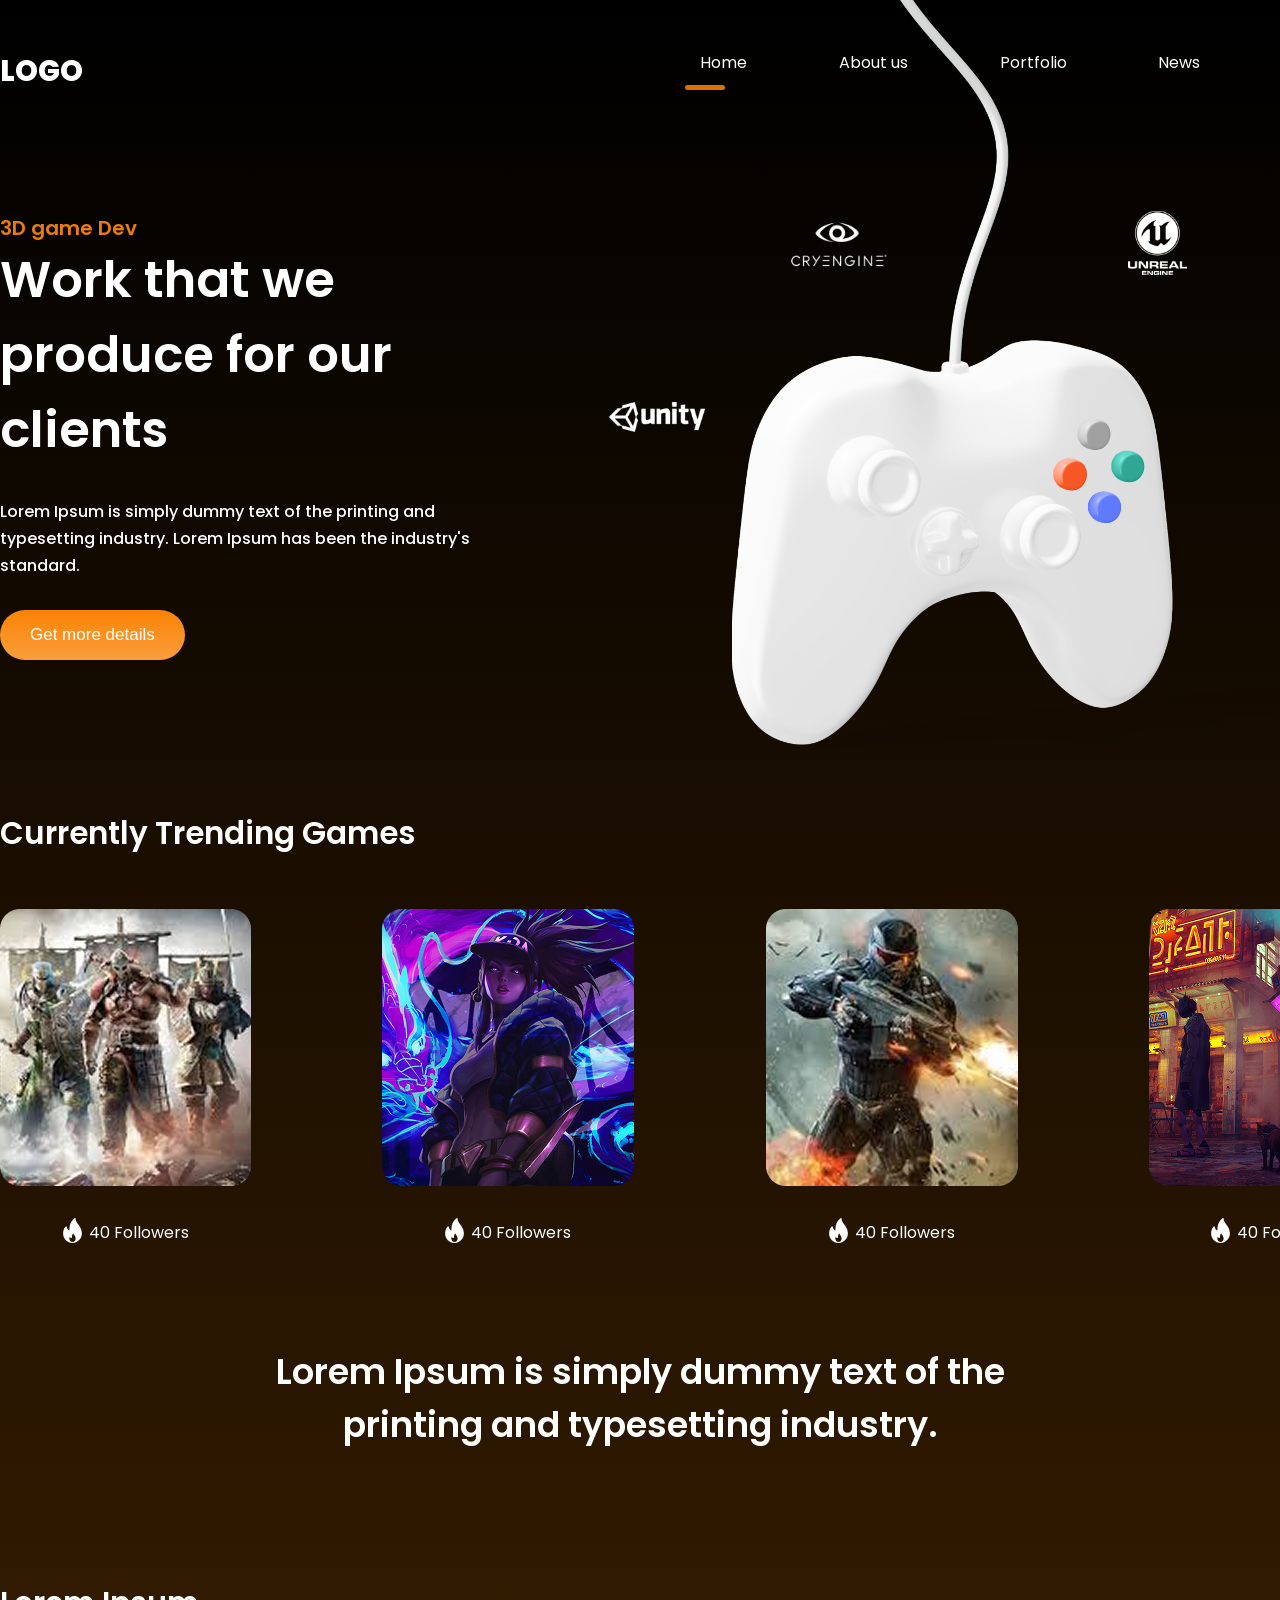
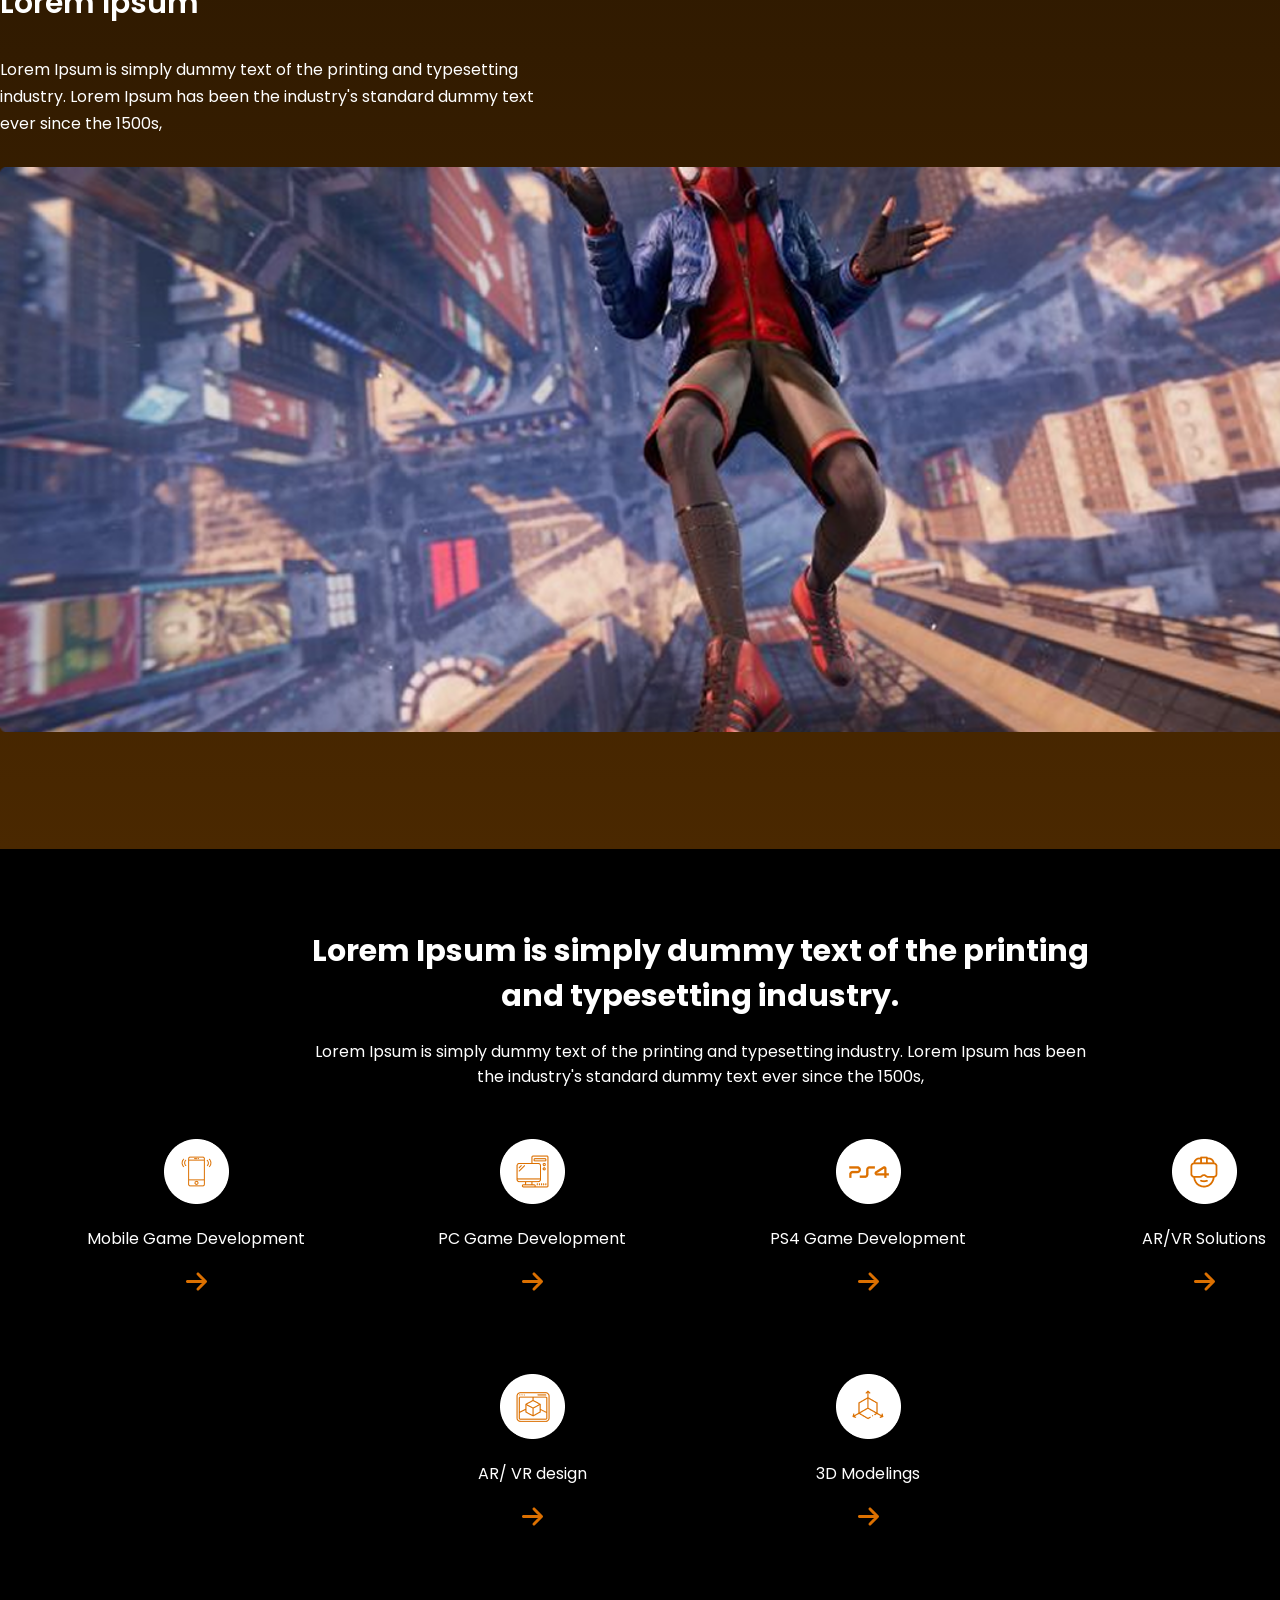
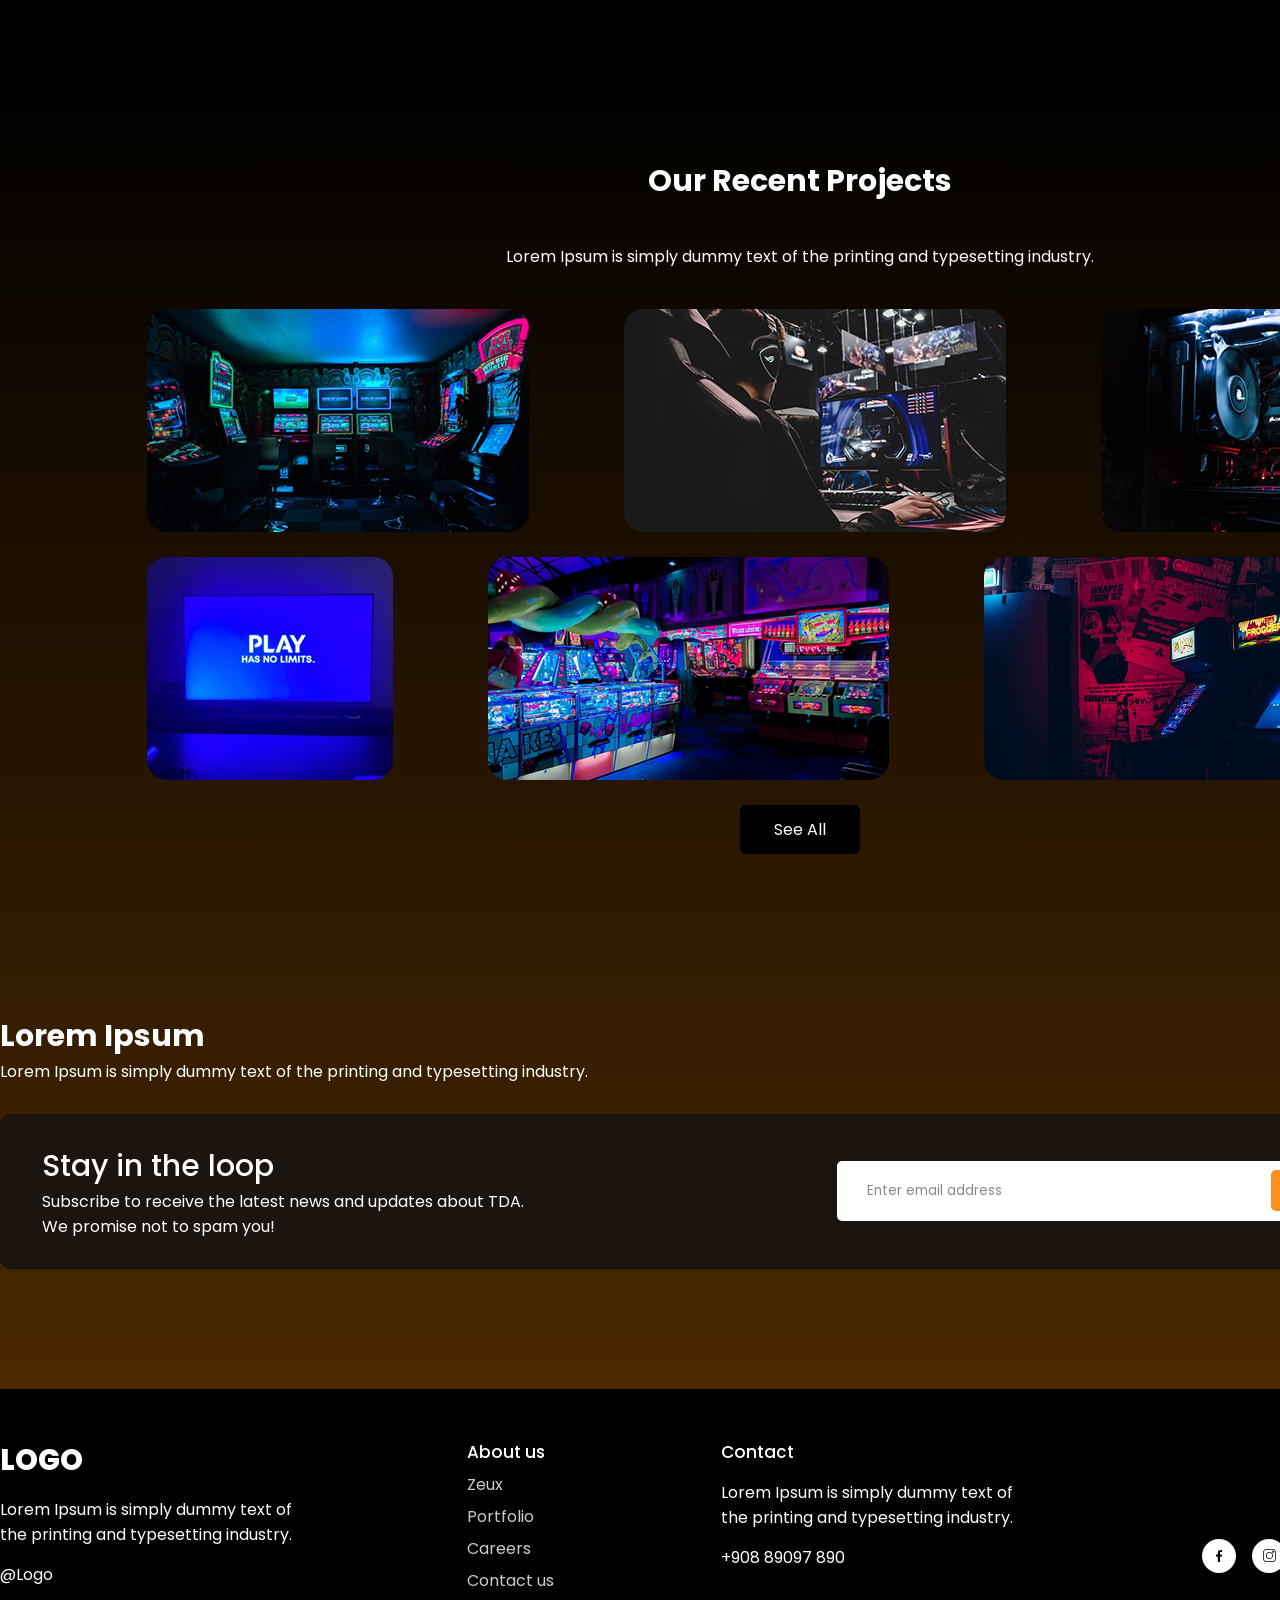
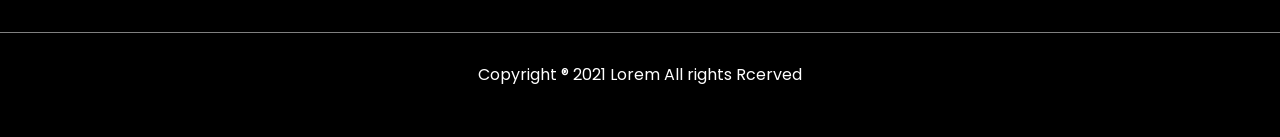
==== index.html @ f14ccd85 "Initial commit: static gaming website" ====
<!DOCTYPE html>
<html lang="en">
<head>
    <meta charset="UTF-8">
    <meta name="viewport" content="width=device-width, initial-scale=1.0">
    <title>Gaming Website</title>
    <link rel="stylesheet" href="css/main.css">
    <link rel="icon" type="image" href="img/favicon.png">
</head>
<body>
    <div class="wrapper">
        <header class="container">
        <span class="logo">Logo</span>
        <nav>
            <ul>
                <li class="active"><a href="index.html">Home</a></li>
                <li><a href="about.html">About us</a></li>
                <li><a href="#">Portfolio</a></li>
                <li><a href="#">News</a></li>
                <li class="btn"><a href="contacts.html">Contacts</a></li>
            </ul>
        </nav>
        </header>

        <div class="hero container">
        <div class="hero--info">
            <h2>3D game Dev</h2>
            <h1>Work that we produce for our clients</h1>
            <p>Lorem Ipsum is simply dummy text of the printing and typesetting industry. Lorem Ipsum has been the industry's standard.</p>
            <button class="btn">Get more details</button>
        </div>
        <img src="img/joystick.svg" alt="Joystick">
        </div>

        <div class="container trending">
            <a href="#" class="see--all">See All</a>
            <h3>Currently Trending Games</h3>
            <div class="games">
                <div class="block">
                    <img src="img/game1.png" alt="First Game">
                    <span><img src="img/fire.svg" alt="Fire Icon">40 Followers</span>
                </div>
                <div class="block">
                    <img src="img/game2.png" alt="First Game">
                    <span><img src="img/fire.svg" alt="Fire Icon">40 Followers</span>
                </div>
                <div class="block">
                    <img src="img/game3.png" alt="First Game">
                    <span><img src="img/fire.svg" alt="Fire Icon">40 Followers</span>
                </div>
                <div class="block">
                    <img src="img/game4.png" alt="First Game">
                    <span><img src="img/fire.svg" alt="Fire Icon">40 Followers</span>
                </div>
            </div>
        </div>

        <div class="container big--text">Lorem Ipsum is simply dummy text of the printing and typesetting industry.</div>

        <div class="container banner">
            <h3>Lorem Ipsum</h3>
            <p>Lorem Ipsum is simply dummy text of the printing and typesetting industry. Lorem Ipsum has been the industry's standard dummy text ever since the 1500s,</p>
            <img src="img/banner.png" alt="Banner">
        </div>
    </div>

    <div class="features">
        <div class="container">
            <h3>Lorem Ipsum is simply dummy text of the printing and typesetting industry.</h3>
            <p>Lorem Ipsum is simply dummy text of the printing and typesetting industry. Lorem Ipsum has been the industry's standard dummy text ever since the 1500s,</p>
            <div class="info">
                <div class="block">
                    <img src="img/picture1.png" alt="Picture 1">
                    <p>Mobile Game Development</p>
                    <img src="img/arrow.svg" alt="Arrow">
                </div>
                <div class="block">
                    <img src="img/picture2.png" alt="Picture 2">
                    <p>PC Game Development</p>
                    <img src="img/arrow.svg" alt="Arrow">
                </div>
                <div class="block">
                    <img src="img/picture3.png" alt="Picture 3">
                    <p>PS4 Game Development</p>
                    <img src="img/arrow.svg" alt="Arrow">
                </div>
                <div class="block">
                    <img src="img/picture4.png" alt="Picture 4">
                    <p>AR/VR Solutions</p>
                    <img src="img/arrow.svg" alt="Arrow">
                </div>
                <div class="block">
                    <img src="img/picture5.png" alt="Picture 5">
                    <p>AR/ VR design</p>
                    <img src="img/arrow.svg" alt="Arrow">
                </div>
                <div class="block">
                    <img src="img/picture6.png" alt="Picture 6">
                    <p>3D Modelings</p>
                    <img src="img/arrow.svg" alt="Arrow">
                </div>
            </div>
        </div>
    </div>

    <div class="wrapper">
        <div class="container projects">
            <h3>Our Recent Projects</h3>
            <p>Lorem Ipsum is simply dummy text of the printing and typesetting industry. </p>
            <div class="images">
                <img src="img/project1.png" alt="Project 1">
                <img src="img/project2.png" alt="Project 2">
                <img src="img/project3.png" alt="Project 3">
            </div>
            <div class="images">
                <img src="img/project4.png" alt="Project 4">
                <img src="img/project5.png" alt="Project 5">
                <img src="img/project6.png" alt="Project 6">
            </div>
            <a href=""class="see--all">See All</a>
        </div>
        <div class="container email">
            <h3>Lorem Ipsum</h3>
            <p>Lorem Ipsum is simply dummy text of the printing and typesetting industry. </p>
            <div class="block">
                <div>
                  <h4>Stay in the loop</h4>
                  <p>Subscribe to receive the latest news and updates about TDA. We promise not to spam you! </p>
                </div>
                <div>
                   <input type="email" id="emailField" placeholder="Enter email address">
                   <button onclick="checkEmail()">Continue</button>
                </div>
            </div>
        </div>
    </div>

    <footer>
        <div class="blocks container">
            <div>
                <span class="logo">Logo</span>
                <p>Lorem Ipsum is simply dummy text of the printing and typesetting industry. </p>
                <p>@Logo</p>
            </div>
            <div>
                <h4>About us</h4>
                <ul>
                    <li>Zeux</li>
                    <li>Portfolio</li>
                    <li>Careers</li>
                    <li>Contact us</li>
                </ul>
            </div>
            <div>
                <h4>Contact</h4>
                <p>Lorem Ipsum is simply dummy text of the printing and typesetting industry. </p>
                <p>+908 89097 890</p>
            </div>
            <div>
                <img src="img/icons.svg" alt="Icons">
            </div>
        </div>
        <hr>
        <p>Copyright ® 2021 Lorem All rights Rcerved</p>
    </footer>

    <script>
            function checkEmail() {
                let email = document.querySelector('#emailField').value;
                if(!email.includes('@')) alert('Your email needs @');
                else if(!email.includes('.')) alert('Your email needs .')
                else alert('All good!');
            }
        </script>
</body>
</html>
---- css/main.css ----
@import url('https://fonts.googleapis.com/css2?family=Poppins:ital,wght@0,400;0,500;0,700;0,800;1,800&display=swap');

* {
    margin: 0;
    padding: 0;
}

/* Main Page */

body {
    font-family: "Poppins", sans-serif;
    font-weight: 400;
    color: white;
    font-size: 16px;
    background: black;
}

a {
    text-decoration: none;
}

img {
    max-width: 100%;
}

.wrapper {
    background: linear-gradient(180deg,rgba(0, 0, 0, 1) 0%, rgba(74, 40, 0, 1) 100%);
    width: 100%;
    overflow-x: hidden;
}

.container {
    width: 1400px;
    margin: 0 auto;
}

header {
    padding: 50px 0;
}

header .logo, footer .blocks .logo {   
    text-transform: uppercase;
    font-size: 29px;
    font-weight: 800;
}   

header nav {
    float: right;
    width: 50%;
}

header nav ul {
    list-style: none;
    display: flex;
    justify-content: space-between;
    z-index: 2;
    position: relative;
}

header nav ul li {
    display: inline-block;
}

header nav ul li a {
    color: white;
}

header nav ul li.active::after {
    content: '';
    display: block;
    width: 40px;
    height: 5px;
    background: #DC7000;
    border-radius: 10px;
    position: relative;
    top: 10px;
    left: -15px;
}

header nav ul li:not(.active):not(.btn) a:hover {
    border-bottom: 5px solid #DC7000;
}

header nav ul li.btn a, .email .block button {
    background: #FA9021;
    padding: 9px 17px;
    border-radius: 5px;
    transition: all 500ms ease;
}

header nav ul li.btn a:hover, .email .block button:hover {
    background: #502a01;
}

.hero {
    padding-bottom: 100px;
    position: relative;
    z-index: 1;
}

.hero--info {
    width: 530px;
    padding-top: 70px;
}

.hero--info h2 {
    color: #E87D0E;
    font-size: 20px;
    font-weight: 600;
}

.hero--info h1 {
    font-size: 50px;
    font-weight: 600;
}

.hero--info p {
    font-weight: 500;
    line-height: 170%;
    margin: 30px 0;
}

.hero--info .btn, .hero-about .info .btn {
    background: linear-gradient(180deg,rgba(250, 131, 5, 1) 0%, rgba(251, 158, 60, 1) 100%);
    color: white;
    border-radius: 50px;
    padding: 15px 30px;
    border: 0;
    transition: all 500ms ease;
    font-size: 17px;
}

.hero--info .btn:hover, .hero-about .info .btn:hover {
    cursor: pointer;
    transform: scale(1.1);
}

.hero img {
    position: absolute;
    top: -150px;
    right: 0px;
}

/* Game Section */

.trending {
    padding-top: 50px;
}

.trending h3 {
    font-weight: 600;
    font-size: 31px;
}


.trending .see--all, .projects .see--all {
    color: white;
    background: #000000;
    border-radius: 5px; 
    padding: 12px 30px;
    float: right;
    display: block;
    transition: all 500ms ease;
}

.trending .see--all:hover, .projects .see--all:hover {
    transform: scale(1.1)
}

.trending .games {
    display: flex;
    justify-content: space-between;
    width: 100%;
    padding: 50px 0;
}

.trending .games span {
    display: block;
    text-align: center;
    margin-top: 20px;
}

.trending .games span img {
    position: relative;
    top: 5px;
    margin-right: 7px;
}

.big--text {
    padding: 50px 0;
    font-size: 35px;
    font-weight: 600;
    text-align: center;
    width: 800px;
}

.banner {
    padding: 80px 0;
}

.banner h3 {
    font-size: 30px;
    font-weight: 600;
    margin-bottom: 30px;
}

.banner p {
    line-height: 170%;
    margin-bottom: 30px;
    width: 550px;
}

.banner img {
    width: 100%;
    margin-bottom: 30px;
}

.features {
    background: url(../img/features-background.png) no-repeat center center fixed;
    background-size: cover ;
    padding: 80px 0;
}

.features h3, .features p {
    margin-bottom: 20px;
    text-align: center;
    max-width: 800px;
    margin-left: auto;
    margin-right: auto;

}

.features h3 {
    font-size: 30px;
}

.features .info {
    display: flex;
    justify-content: center;
    flex-wrap: wrap;
}

.features .info .block {
    text-align: center;
    width: 20%;
    margin: 30px 2%;
}

.features .info .block img {
    margin-bottom: 15px;
}

.projects {
    padding: 100px;
}

.projects h3 {
    font-size: 30px;
    text-align: center;
}

.projects p {
    margin: 40px 0;
    text-align: center;
}

.projects .images {
    display: flex;
    justify-content: space-around;
    margin-bottom: 25px;
}

.projects .see--all {
    float: none;
    width: 60px;
    text-align: center;
    margin: 0 auto;
}

.email {
    padding-bottom: 120px;
}

.email h3 {
    margin-top: 60px;
    font-size: 30px;
}

.email .block {
    background: #1C140F;
    margin-top: 30px;
    border-radius: 10px;
    padding: 30px 3%;
    width: 94%;
    display: flex;
    justify-content: space-between;
    align-items: center;
}

.email h4 {
    font-size: 30px;
    font-weight: 500;
}

.email .block p {
    width: 500px;
}

.email .block input {
    background: white;
    outline: none;
    border: 0;
    border-radius: 5px;
    width: 380px;
    font-family: "Poppins", sans-serif;
    font-weight: 400;
    padding: 20px 30px;
    position: relative;
    right: -100px;
    z-index: 1;
    padding-right: 120px;
}

.email .block input::placeholder {
    color: #898989;
}

.email .block button {
    cursor: pointer;
    border: 0;
    padding: 13px 17px;
    color: white;
    position: relative;
    z-index: 2;
}

.hero-about {
    position: relative;
}

.hero-about .info {
    width: 500px;
    padding: 250px 0 ;
}

.hero-about h1 {
    margin-bottom: 15px;
    font-size: 30px;

}

.hero-about .info .btn {
    margin-top: 20px;
}

.hero-about .info .btn img {
    margin-left: 20px ;
}

.hero-about .info p:first-of-type {
    margin-bottom: 50px;
    font-size: 16px
}

.hero-about .info p span {
    margin-left: 5px;
    color: #E47500;
}

.hero-about img {
    position: absolute;
    right: -40px;
    top:0
}

.work {
    padding: 80px 0;
}

.work h2 {
    font-size: 25px;
    margin-bottom: 80px;
}

.work .blocks {
    display: flex;
    justify-content: space-between;
}

.work .blocks .block {
    width: 25%;
    border-radius: 10px;
    padding: 50px 35px;
    background: #1C140F;
}

.work .blocks .block h3 {
    font-size: 20px;
    margin: 20px 0px;

}

.work .blocks .block .badge {
    border-radius: 7px;
    padding: 10px 20px;
}

.work .blocks .block .badge.purple {
    background: rgba(220, 0, 198, 0.11);
}

.work .blocks .block .badge.brown {
    background: rgba(220, 66, 0, 0.11);
}

.work .blocks .block .badge.green {
    background: rgba(0, 220, 141, 0.11);
}

.hero-contacts h1 {
    text-align: center;
    font-size: 33px;
    margin-top: 70px;
    margin-bottom: 30px;
}

.hero-contacts img {
    width: 70%;
    margin: 80px 15%;
}

.hero-contacts p {
    text-align: center;
}

.feedback {
    padding: 70px 0;
    background: rgba(28, 20, 15, 1);
}

.feedback h2 {
    text-align: center;
    font-weight: 500;
    font-size: 30px;
}

.feedback p {
    text-align: center;
    margin-top: 10px;
}

.feedback form {
    margin: 80px auto;
    width: 600px;
}

.feedback form .inline {
    display: flex;
    justify-content: space-between;
}

.feedback form .inline>div {
    width: 50%;
}

.feedback form label {
    color: #4F4F4F;
    font-size: 14px;
}

.feedback form input, .feedback form textarea {
    background: rgba(255, 255, 255, 0.07);
    border-radius: 10px;
    border: 0.6px solid rgba(206, 206, 206, 1);
    display: block;
    width: 87%;
    padding: 10px 15px;
    outline: none;
    color: white;
    margin-top: 7px;
    margin-bottom: 20px;
}

.feedback form .one-line {
    width: 93%;
}

.feedback form textarea {
    resize: none;
    height: 200px;
}

.feedback form button {
    background: #DC7000;
    border-radius: 5px;
    border: 0;
    float: right;
    cursor: pointer;
    color: white;
    padding: 15px 35px;
    transition: all 500ms ease;
}

.feedback form button:hover {
    background: red;
}

footer {
    background: black;
    padding: 50px 0;
}

footer .blocks {
    display: flex;
    justify-content: space-between;

}

footer .blocks p {
    width: 300px;
    margin: 15px 0;
}

footer .blocks h4 {
    font-weight: 500;
    font-size: 17px
}

footer .blocks ul {
    list-style: none;
}

footer .blocks ul li {
    margin-top: 7px;
    opacity: 0.8;
}

footer .blocks img {
    padding-top: 90px;
}

footer hr {
    margin: 30px 0;
    border: 0;
    height: 0.6px;
    background: grey;
}

footer > p {
    text-align: center;
}
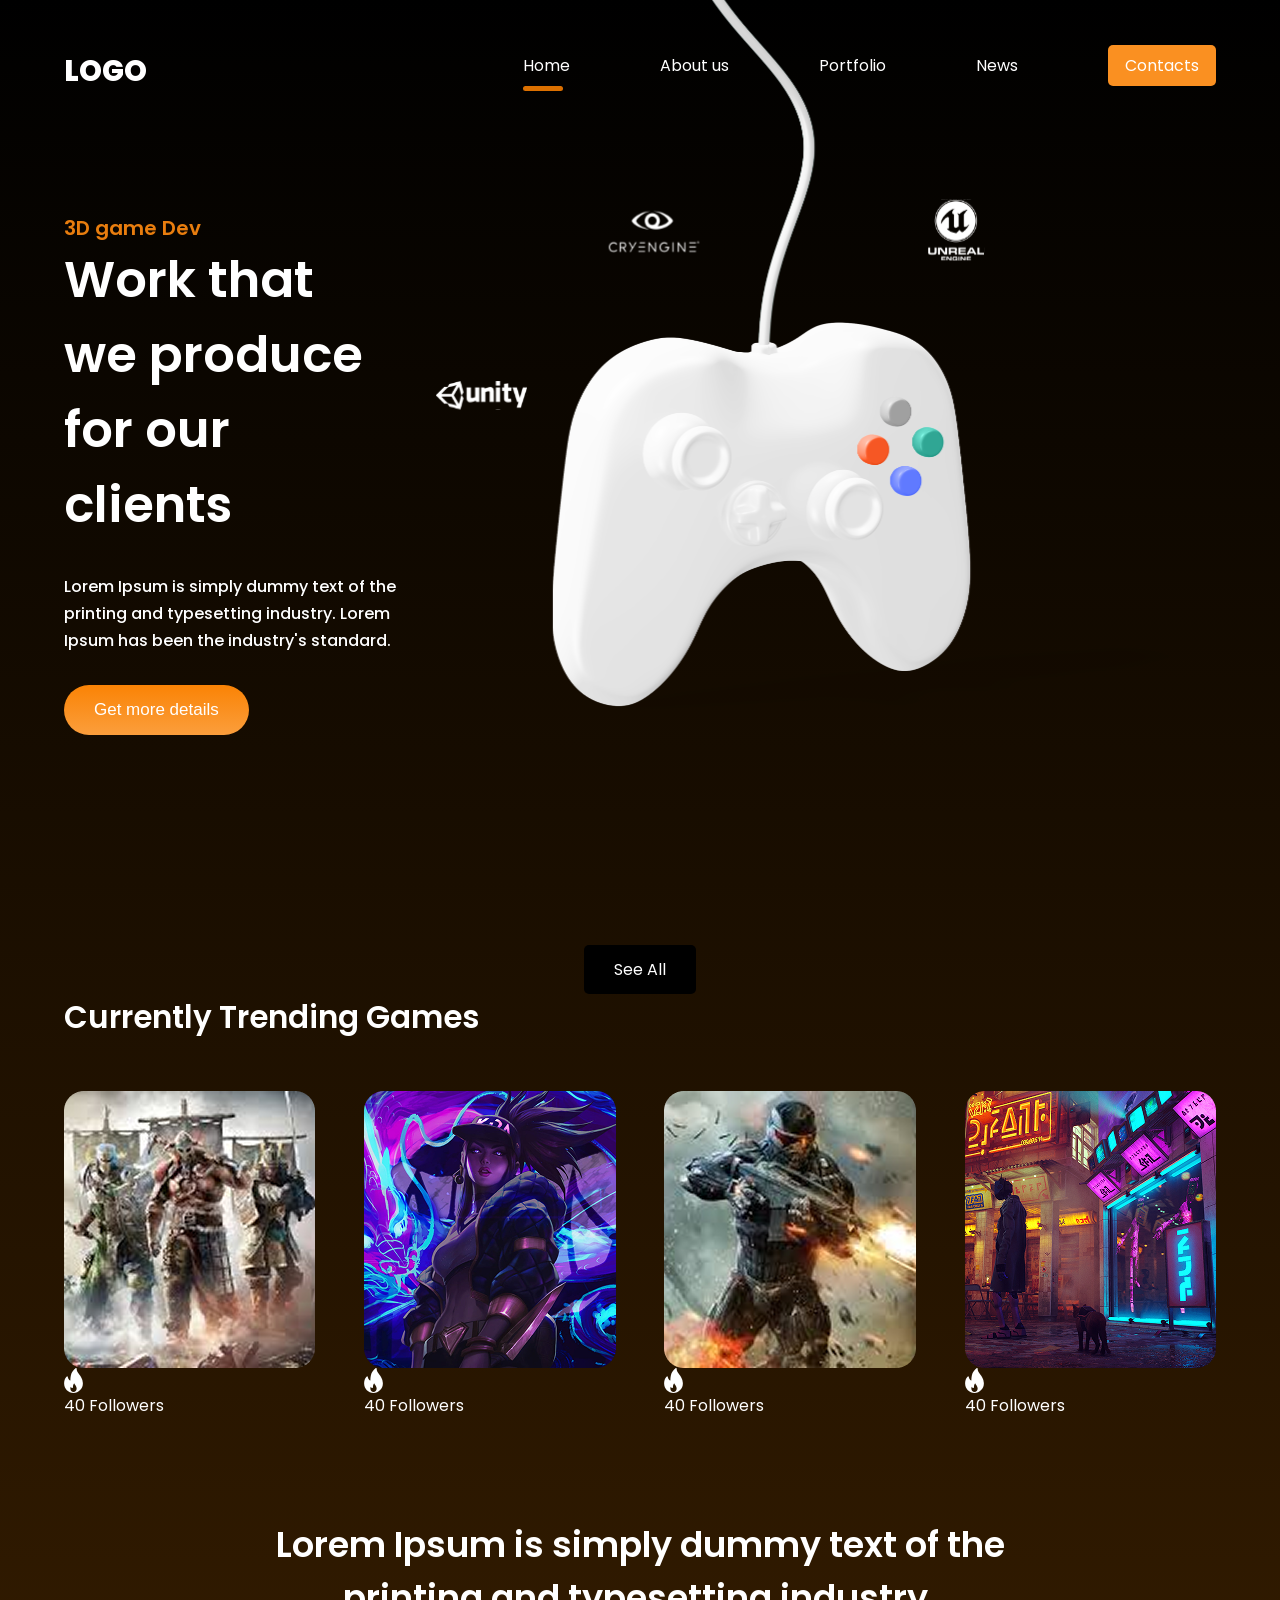
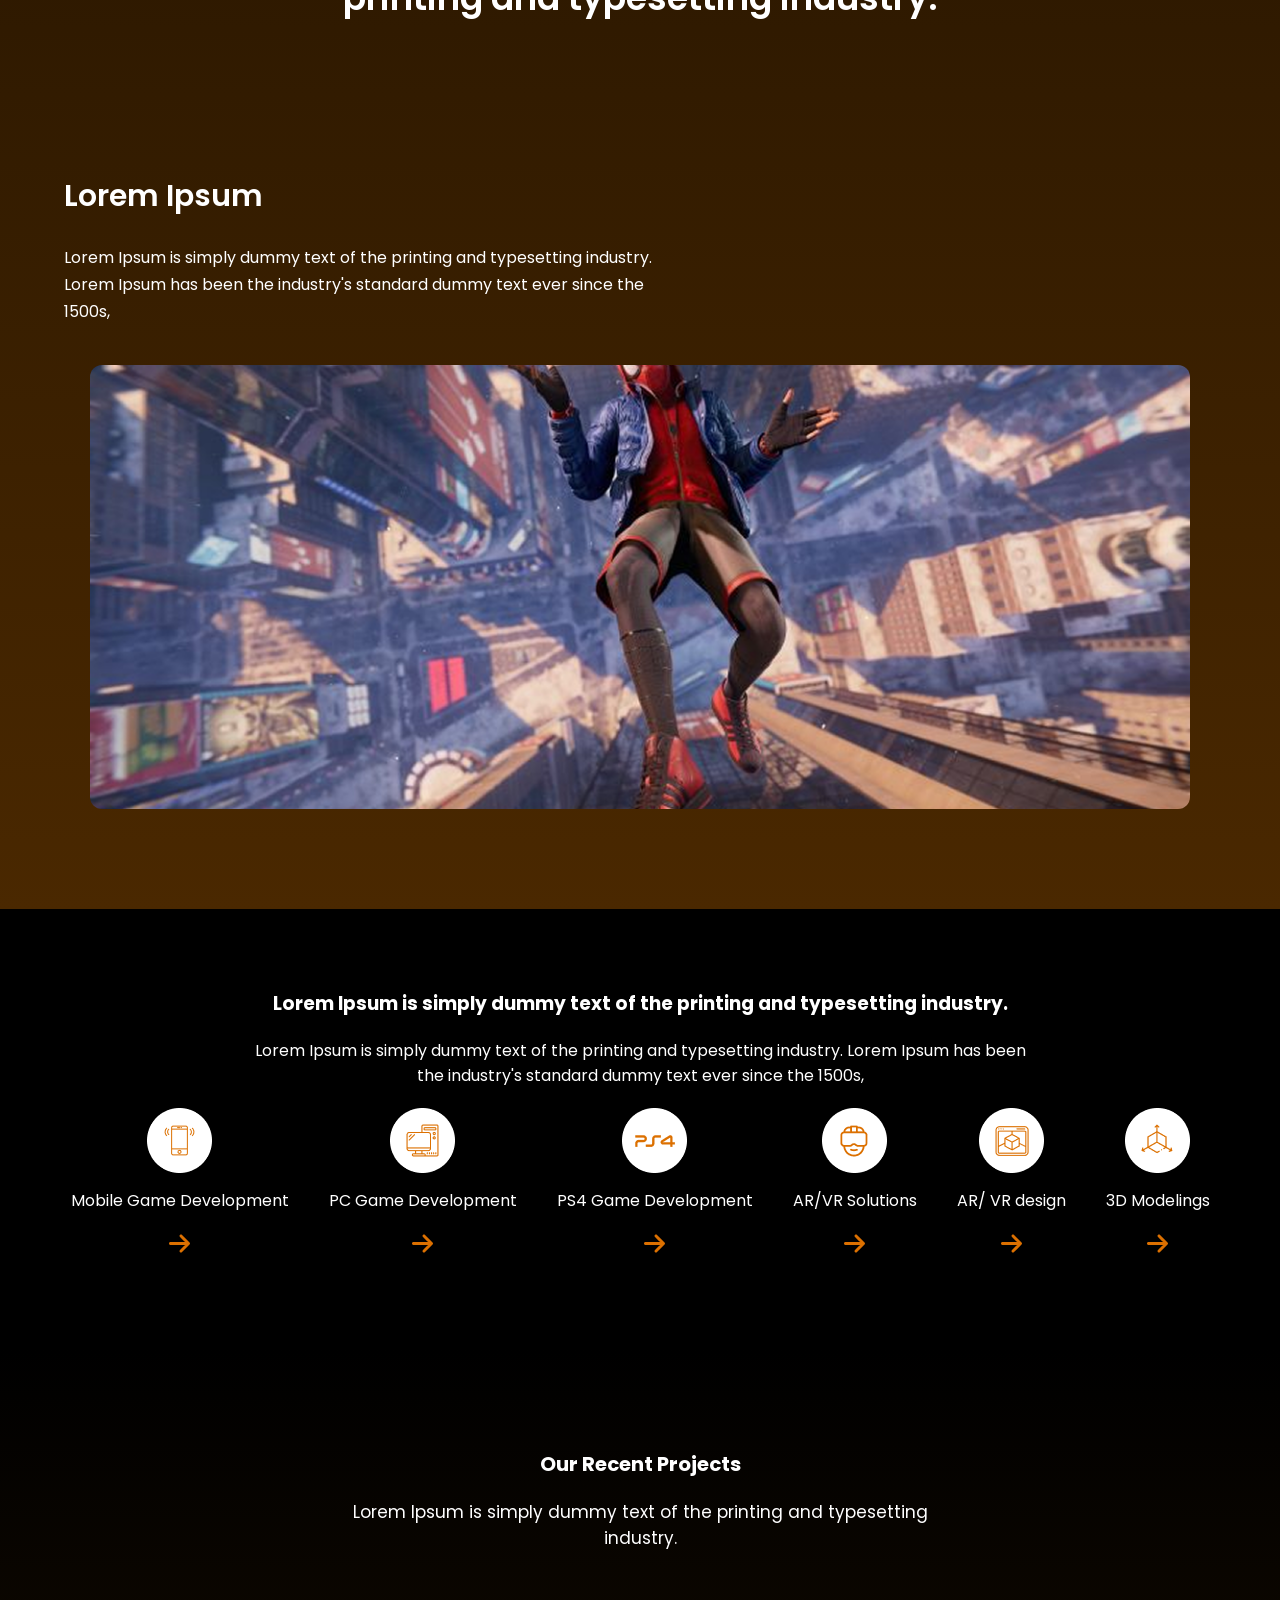
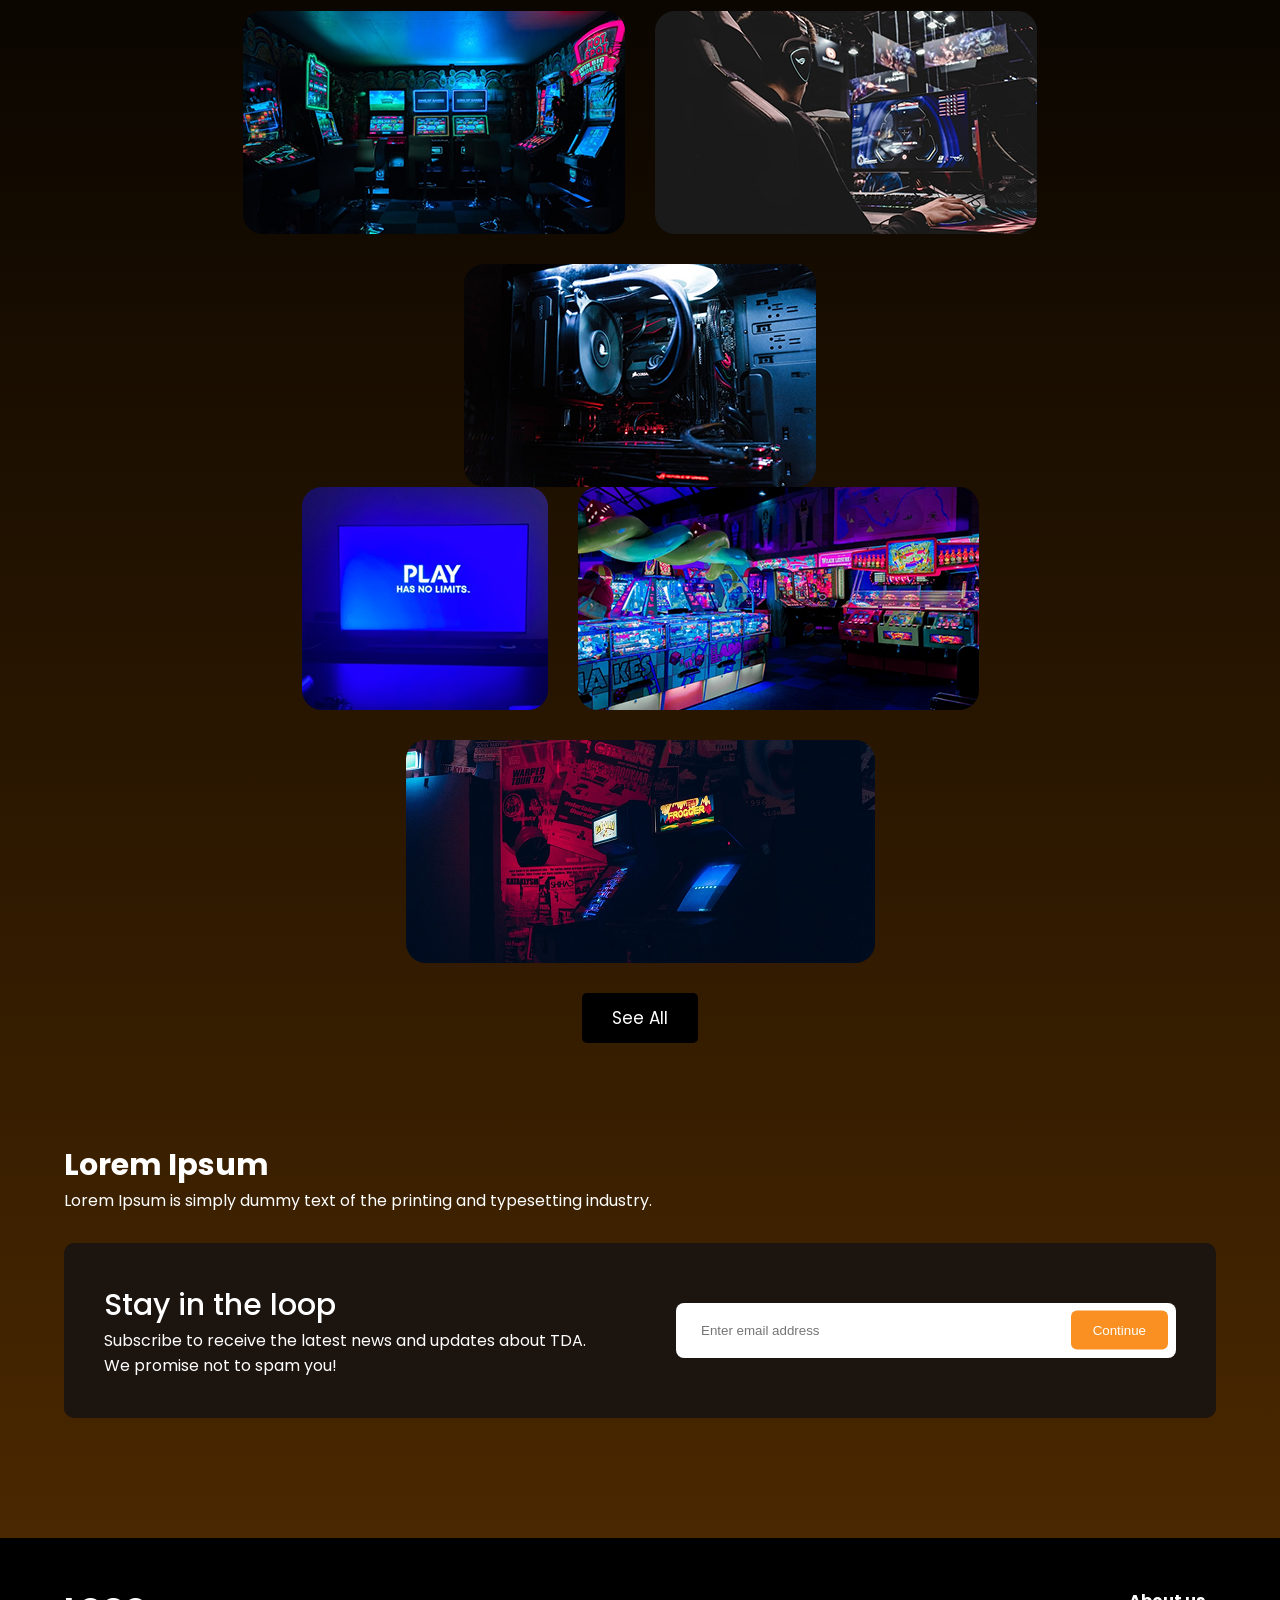
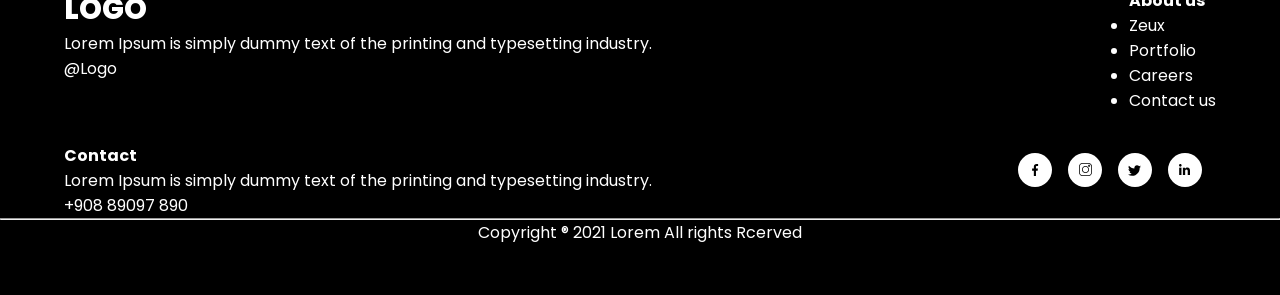
==== commit 2777e31d: "Adaptive design test" ====
--- a/index.html
+++ b/index.html
@@ -127,10 +127,10 @@
                   <h4>Stay in the loop</h4>
                   <p>Subscribe to receive the latest news and updates about TDA. We promise not to spam you! </p>
                 </div>
-                <div>
-                   <input type="email" id="emailField" placeholder="Enter email address">
-                   <button onclick="checkEmail()">Continue</button>
-                </div>
+                <form onsubmit="checkEmail(); return false;">
+                    <input type="email" id="emailField" placeholder="Enter email address">
+                    <button type="submit">Continue</button>
+                </form>
             </div>
         </div>
     </div>
--- a/css/main.css
+++ b/css/main.css
@@ -1,11 +1,12 @@
 @import url('https://fonts.googleapis.com/css2?family=Poppins:ital,wght@0,400;0,500;0,700;0,800;1,800&display=swap');
 
-* {
+*,
+*::before,
+*::after {
+    box-sizing: border-box;
     margin: 0;
     padding: 0;
 }
-
-/* Main Page */
 
 body {
     font-family: "Poppins", sans-serif;
@@ -21,44 +22,44 @@
 
 img {
     max-width: 100%;
+    display: block;
 }
 
 .wrapper {
-    background: linear-gradient(180deg,rgba(0, 0, 0, 1) 0%, rgba(74, 40, 0, 1) 100%);
+    background: linear-gradient(180deg, rgba(0, 0, 0, 1) 0%, rgba(74, 40, 0, 1) 100%);
     width: 100%;
     overflow-x: hidden;
 }
 
 .container {
-    width: 1400px;
+    max-width: 1400px;
+    width: 90%;
     margin: 0 auto;
 }
 
 header {
     padding: 50px 0;
-}
-
-header .logo, footer .blocks .logo {   
+    display: flex;
+    justify-content: space-between;
+    align-items: center;
+    z-index: 10;
+}
+
+header .logo,
+footer .blocks .logo {
     text-transform: uppercase;
     font-size: 29px;
     font-weight: 800;
-}   
+}
 
 header nav {
-    float: right;
-    width: 50%;
+    width: auto;
 }
 
 header nav ul {
     list-style: none;
     display: flex;
-    justify-content: space-between;
-    z-index: 2;
-    position: relative;
-}
-
-header nav ul li {
-    display: inline-block;
+    gap: 90px;
 }
 
 header nav ul li a {
@@ -72,34 +73,36 @@
     height: 5px;
     background: #DC7000;
     border-radius: 10px;
-    position: relative;
-    top: 10px;
-    left: -15px;
+    margin-top: 8px;
 }
 
 header nav ul li:not(.active):not(.btn) a:hover {
     border-bottom: 5px solid #DC7000;
 }
 
-header nav ul li.btn a, .email .block button {
+header nav ul li.btn a,
+.email .block button {
     background: #FA9021;
     padding: 9px 17px;
     border-radius: 5px;
-    transition: all 500ms ease;
-}
-
-header nav ul li.btn a:hover, .email .block button:hover {
+    transition: 0.3s;
+}
+
+header nav ul li.btn a:hover,
+.email .block button:hover {
     background: #502a01;
 }
 
 .hero {
-    padding-bottom: 100px;
-    position: relative;
     z-index: 1;
+    display: flex;
+    justify-content: space-between;
+    align-items: flex-start; 
+    gap: 40px;
 }
 
 .hero--info {
-    width: 530px;
+    max-width: 530px;
     padding-top: 70px;
 }
 
@@ -120,28 +123,30 @@
     margin: 30px 0;
 }
 
-.hero--info .btn, .hero-about .info .btn {
-    background: linear-gradient(180deg,rgba(250, 131, 5, 1) 0%, rgba(251, 158, 60, 1) 100%);
+.hero--info .btn,
+.hero-about .info .btn {
+    background: linear-gradient(180deg, rgba(250, 131, 5, 1) 0%, rgba(251, 158, 60, 1) 100%);
     color: white;
     border-radius: 50px;
     padding: 15px 30px;
     border: 0;
-    transition: all 500ms ease;
+    transition: 0.3s;
     font-size: 17px;
 }
 
-.hero--info .btn:hover, .hero-about .info .btn:hover {
-    cursor: pointer;
-    transform: scale(1.1);
+.hero--info .btn:hover,
+.hero-about .info .btn:hover {
+    transform: scale(1.05);
 }
 
 .hero img {
-    position: absolute;
-    top: -150px;
-    right: 0px;
-}
-
-/* Game Section */
+    align-self: flex-start;
+    margin-right: 30px;
+    max-width: 750px;
+    width: 100%;
+    transform: translateY(-150px);
+    pointer-events: none;
+}
 
 .trending {
     padding-top: 50px;
@@ -152,38 +157,30 @@
     font-size: 31px;
 }
 
-
-.trending .see--all, .projects .see--all {
+.trending .see--all,
+.projects .see--all {
+    display: block;
+    width: fit-content;
+    margin: 30px auto 0;
+    text-align: center;
+
     color: white;
-    background: #000000;
-    border-radius: 5px; 
+    background: #000;
+    border-radius: 5px;
     padding: 12px 30px;
-    float: right;
-    display: block;
-    transition: all 500ms ease;
-}
-
-.trending .see--all:hover, .projects .see--all:hover {
-    transform: scale(1.1)
+    transition: 0.3s;
+}
+
+.trending .see--all:hover,
+.projects .see--all:hover {
+    transform: scale(1.05);
 }
 
 .trending .games {
     display: flex;
     justify-content: space-between;
-    width: 100%;
     padding: 50px 0;
-}
-
-.trending .games span {
-    display: block;
-    text-align: center;
-    margin-top: 20px;
-}
-
-.trending .games span img {
-    position: relative;
-    top: 5px;
-    margin-right: 7px;
+    gap: 20px;
 }
 
 .big--text {
@@ -191,90 +188,91 @@
     font-size: 35px;
     font-weight: 600;
     text-align: center;
-    width: 800px;
+    max-width: 800px;
+    margin: 0 auto;
 }
 
 .banner {
-    padding: 80px 0;
+    padding: 100px 0;     
 }
 
 .banner h3 {
     font-size: 30px;
     font-weight: 600;
-    margin-bottom: 30px;
+    margin-bottom: 25px;
 }
 
 .banner p {
+    max-width: 600px;      
     line-height: 170%;
-    margin-bottom: 30px;
-    width: 550px;
+    margin-bottom: 40px;
 }
 
 .banner img {
     width: 100%;
-    margin-bottom: 30px;
+    max-width: 1100px;     
+    border-radius: 12px;
+    display: block;
+    margin: 40px auto 0;
 }
 
 .features {
     background: url(../img/features-background.png) no-repeat center center fixed;
-    background-size: cover ;
+    background-size: cover;
     padding: 80px 0;
 }
 
-.features h3, .features p {
-    margin-bottom: 20px;
+.features h3,
+.features p {
     text-align: center;
     max-width: 800px;
-    margin-left: auto;
-    margin-right: auto;
-
-}
-
-.features h3 {
-    font-size: 30px;
+    margin: 0 auto 20px;
 }
 
 .features .info {
     display: flex;
+    flex-wrap: wrap;
     justify-content: center;
-    flex-wrap: wrap;
+    gap: 40px;
 }
 
 .features .info .block {
-    text-align: center;
-    width: 20%;
-    margin: 30px 2%;
+    display: flex;
+    flex-direction: column;
+    align-items: center;
+    text-align: center;
 }
 
 .features .info .block img {
     margin-bottom: 15px;
 }
 
+.features .info .block .arrow {
+    margin-top: 15px;
+}
+
 .projects {
-    padding: 100px;
-}
-
-.projects h3 {
-    font-size: 30px;
-    text-align: center;
+    font-size: 17px;
+    text-align: center;
+    margin: 100px auto;
 }
 
 .projects p {
-    margin: 40px 0;
-    text-align: center;
+    max-width: 600px;
+    margin: 20px auto 60px;
 }
 
 .projects .images {
     display: flex;
-    justify-content: space-around;
-    margin-bottom: 25px;
+    justify-content: center;
+    gap: 30px;
+    flex-wrap: wrap;
 }
 
 .projects .see--all {
-    float: none;
-    width: 60px;
-    text-align: center;
-    margin: 0 auto;
+    display: block;
+    width: fit-content;
+    margin: 30px auto 0;
 }
 
 .email {
@@ -290,11 +288,12 @@
     background: #1C140F;
     margin-top: 30px;
     border-radius: 10px;
-    padding: 30px 3%;
-    width: 94%;
+    padding: 40px;
     display: flex;
     justify-content: space-between;
     align-items: center;
+    gap: 40px;
+    flex-wrap: wrap;
 }
 
 .email h4 {
@@ -303,74 +302,202 @@
 }
 
 .email .block p {
-    width: 500px;
+    max-width: 500px;
+}
+
+.email .block form {
+    position: relative;
+    width: 100%;
+    max-width: 500px;
 }
 
 .email .block input {
-    background: white;
+    width: 100%;
+    padding: 20px 140px 20px 25px;
+    border-radius: 8px;
+    border: 0;
     outline: none;
+}
+
+.email .block button {
+    position: absolute;
+    right: 8px;
+    top: 50%;
+    transform: translateY(-50%);
+    padding: 12px 22px;
+    border-radius: 6px;
     border: 0;
-    border-radius: 5px;
-    width: 380px;
-    font-family: "Poppins", sans-serif;
-    font-weight: 400;
-    padding: 20px 30px;
-    position: relative;
-    right: -100px;
-    z-index: 1;
-    padding-right: 120px;
-}
-
-.email .block input::placeholder {
-    color: #898989;
-}
-
-.email .block button {
     cursor: pointer;
-    border: 0;
-    padding: 13px 17px;
+    background: #FA9021;  
     color: white;
-    position: relative;
-    z-index: 2;
+    z-index: 2;           
+}
+
+.work {
+    padding: 80px 0;
+}
+
+.work .blocks {
+    display: flex;
+    gap: 30px;
+    flex-wrap: wrap;
+    justify-content: center;
+}
+
+.work .blocks .block {
+    width: 280px;
+    border-radius: 10px;
+    padding: 40px 30px;
+    background: #1C140F;
+}
+
+.feedback {
+    padding: 70px 0;
+    background: rgba(28, 20, 15, 1);
+}
+
+.feedback form {
+    max-width: 600px;
+    width: 100%;
+    margin: 0 auto;
+}
+
+footer {
+    background: black;
+    padding: 50px 0;
+}
+
+footer .blocks {
+    display: flex;
+    flex-wrap: wrap;
+    justify-content: space-between;
+    gap: 30px;
+}
+
+footer > p {
+    text-align: center;
+}
+
+@media (max-width: 992px) {
+
+    header {
+        flex-direction: column;
+        gap: 20px;
+    }
+
+    header nav ul {
+        flex-direction: column;
+        align-items: center;
+    }
+
+    .hero {
+    flex-direction: column;   
+    align-items: center;
+    text-align: center;
+    }
+
+    .hero img {
+        align-self: center;      
+        margin: 150px auto 0;    
+        margin-right: 0;        
+        max-width: 280px;        
+        width: 100%;
+    }
+
+    .hero--info {
+        padding-top: 0;
+    }
+
+    .trending .games {
+        flex-direction: column;
+        align-items: center;
+    }
+
+    .features .info .block {
+        width: 100%;
+        max-width: 300px;
+    }
+
+    .email .block {
+        flex-direction: column;
+        text-align: center;
+    }
+
+    .work .blocks {
+        flex-direction: column;
+        align-items: center;
+    }
+
+    footer .blocks {
+        flex-direction: column;
+        align-items: center;
+        text-align: center;
+    }
+
+    .hero-about {
+    flex-direction: column;
+    text-align: center;
+    }
+
+    .hero-about img {
+    margin-top: 40px;
+    max-width: 300px;
+    }
+
+    .feedback form .inline {
+    flex-direction: column;
+    }
 }
 
 .hero-about {
-    position: relative;
+    display: flex;
+    justify-content: space-between;
+    align-items: center;
+    gap: 60px;
+    padding: 120px 0;
 }
 
 .hero-about .info {
-    width: 500px;
-    padding: 250px 0 ;
+    max-width: 500px;
 }
 
 .hero-about h1 {
-    margin-bottom: 15px;
-    font-size: 30px;
-
+    font-size: 40px;
+    margin: 20px 0;
+}
+
+.hero-about .info p:first-of-type {
+    margin-bottom: 30px;
+    font-size: 16px;
 }
 
 .hero-about .info .btn {
     margin-top: 20px;
-}
-
-.hero-about .info .btn img {
-    margin-left: 20px ;
-}
-
-.hero-about .info p:first-of-type {
-    margin-bottom: 50px;
-    font-size: 16px
-}
-
-.hero-about .info p span {
-    margin-left: 5px;
-    color: #E47500;
+    padding: 15px 30px;
+    font-size: 17px;
+    border-radius: 50px;
+    display: inline-block;
 }
 
 .hero-about img {
-    position: absolute;
-    right: -40px;
-    top:0
+    max-width: 600px;
+    width: 100%;
+}
+
+.hero-contacts {
+    padding: 120px 0;
+    text-align: center;
+}
+
+.hero-contacts h1 {
+    font-size: 40px;
+    margin-bottom: 20px;
+}
+
+.hero-contacts img {
+    max-width: 900px;
+    width: 100%;
+    margin: 60px auto 0;
 }
 
 .work {
@@ -385,10 +512,13 @@
 .work .blocks {
     display: flex;
     justify-content: space-between;
+    gap: 30px;
+    flex-wrap: wrap;
 }
 
 .work .blocks .block {
-    width: 25%;
+    flex: 1 1 30%;
+    min-width: 280px;
     border-radius: 10px;
     padding: 50px 35px;
     background: #1C140F;
@@ -396,11 +526,11 @@
 
 .work .blocks .block h3 {
     font-size: 20px;
-    margin: 20px 0px;
-
+    margin: 20px 0;
 }
 
 .work .blocks .block .badge {
+    display: inline-block;
     border-radius: 7px;
     padding: 10px 20px;
 }
@@ -415,22 +545,6 @@
 
 .work .blocks .block .badge.green {
     background: rgba(0, 220, 141, 0.11);
-}
-
-.hero-contacts h1 {
-    text-align: center;
-    font-size: 33px;
-    margin-top: 70px;
-    margin-bottom: 30px;
-}
-
-.hero-contacts img {
-    width: 70%;
-    margin: 80px 15%;
-}
-
-.hero-contacts p {
-    text-align: center;
 }
 
 .feedback {
@@ -450,17 +564,18 @@
 }
 
 .feedback form {
-    margin: 80px auto;
-    width: 600px;
+    max-width: 600px;
+    width: 100%;
+    margin: 60px auto 0;
 }
 
 .feedback form .inline {
     display: flex;
-    justify-content: space-between;
-}
-
-.feedback form .inline>div {
-    width: 50%;
+    gap: 20px;
+}
+
+.feedback form .inline > div {
+    flex: 1;
 }
 
 .feedback form label {
@@ -468,23 +583,19 @@
     font-size: 14px;
 }
 
-.feedback form input, .feedback form textarea {
+.feedback form input,
+.feedback form textarea {
     background: rgba(255, 255, 255, 0.07);
     border-radius: 10px;
     border: 0.6px solid rgba(206, 206, 206, 1);
-    display: block;
-    width: 87%;
-    padding: 10px 15px;
+    width: 100%;
+    padding: 12px 15px;
     outline: none;
     color: white;
     margin-top: 7px;
     margin-bottom: 20px;
 }
 
-.feedback form .one-line {
-    width: 93%;
-}
-
 .feedback form textarea {
     resize: none;
     height: 200px;
@@ -494,58 +605,12 @@
     background: #DC7000;
     border-radius: 5px;
     border: 0;
-    float: right;
     cursor: pointer;
     color: white;
     padding: 15px 35px;
-    transition: all 500ms ease;
+    transition: 0.3s;
 }
 
 .feedback form button:hover {
-    background: red;
-}
-
-footer {
-    background: black;
-    padding: 50px 0;
-}
-
-footer .blocks {
-    display: flex;
-    justify-content: space-between;
-
-}
-
-footer .blocks p {
-    width: 300px;
-    margin: 15px 0;
-}
-
-footer .blocks h4 {
-    font-weight: 500;
-    font-size: 17px
-}
-
-footer .blocks ul {
-    list-style: none;
-}
-
-footer .blocks ul li {
-    margin-top: 7px;
-    opacity: 0.8;
-}
-
-footer .blocks img {
-    padding-top: 90px;
-}
-
-footer hr {
-    margin: 30px 0;
-    border: 0;
-    height: 0.6px;
-    background: grey;
-}
-
-footer > p {
-    text-align: center;
-}
+    background: #a94e00;
+}
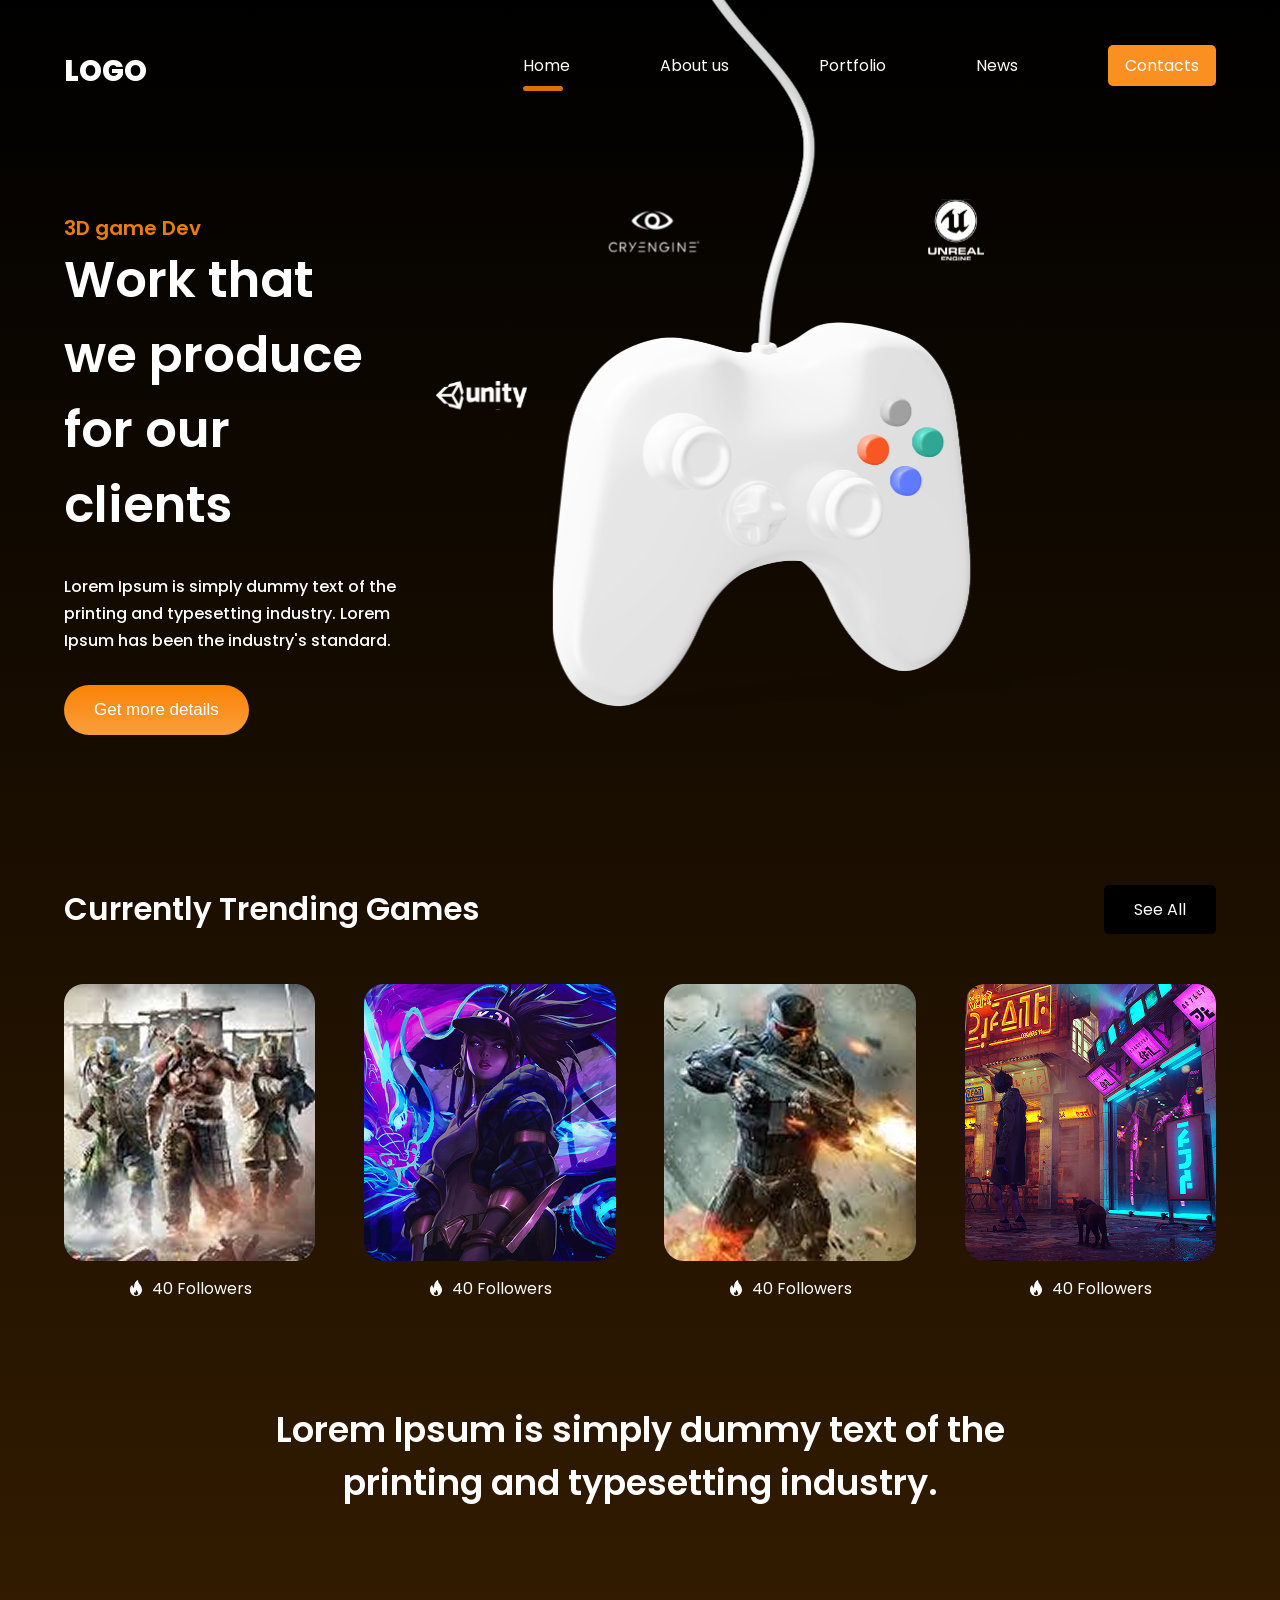
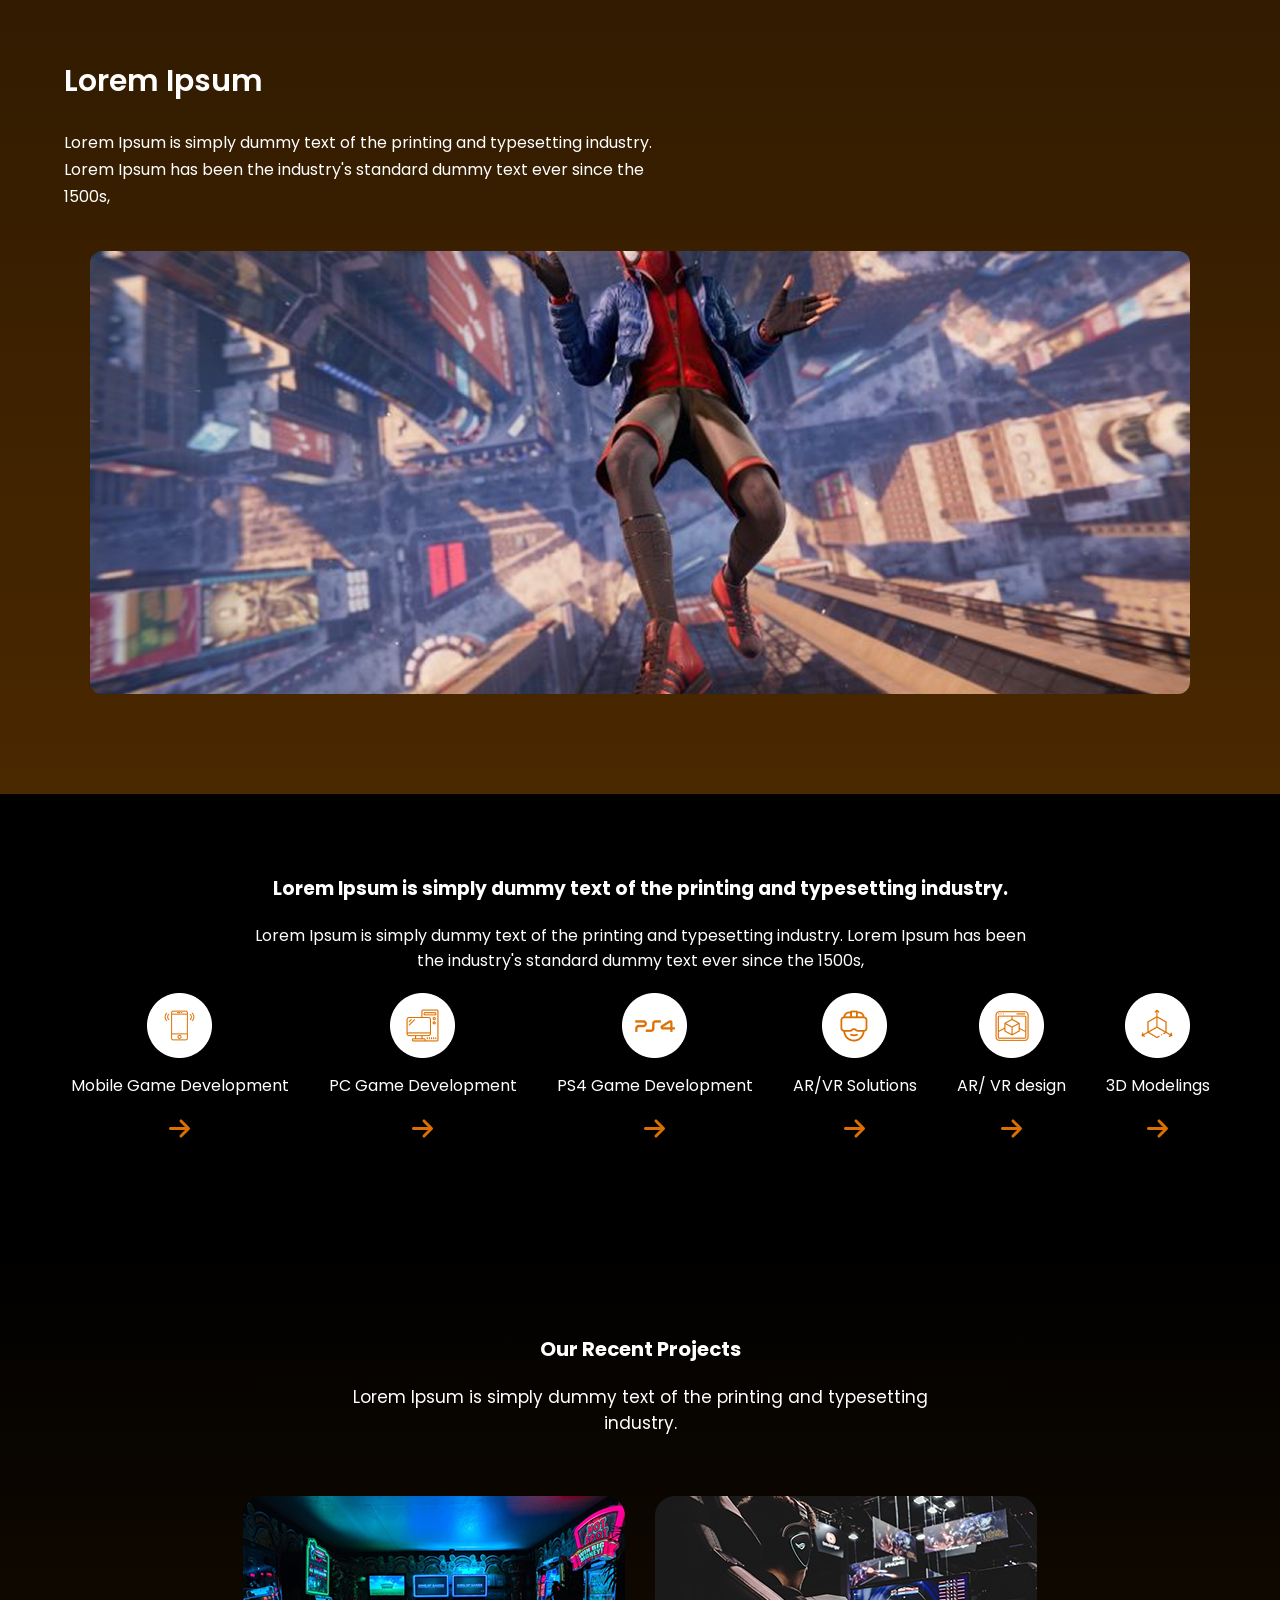
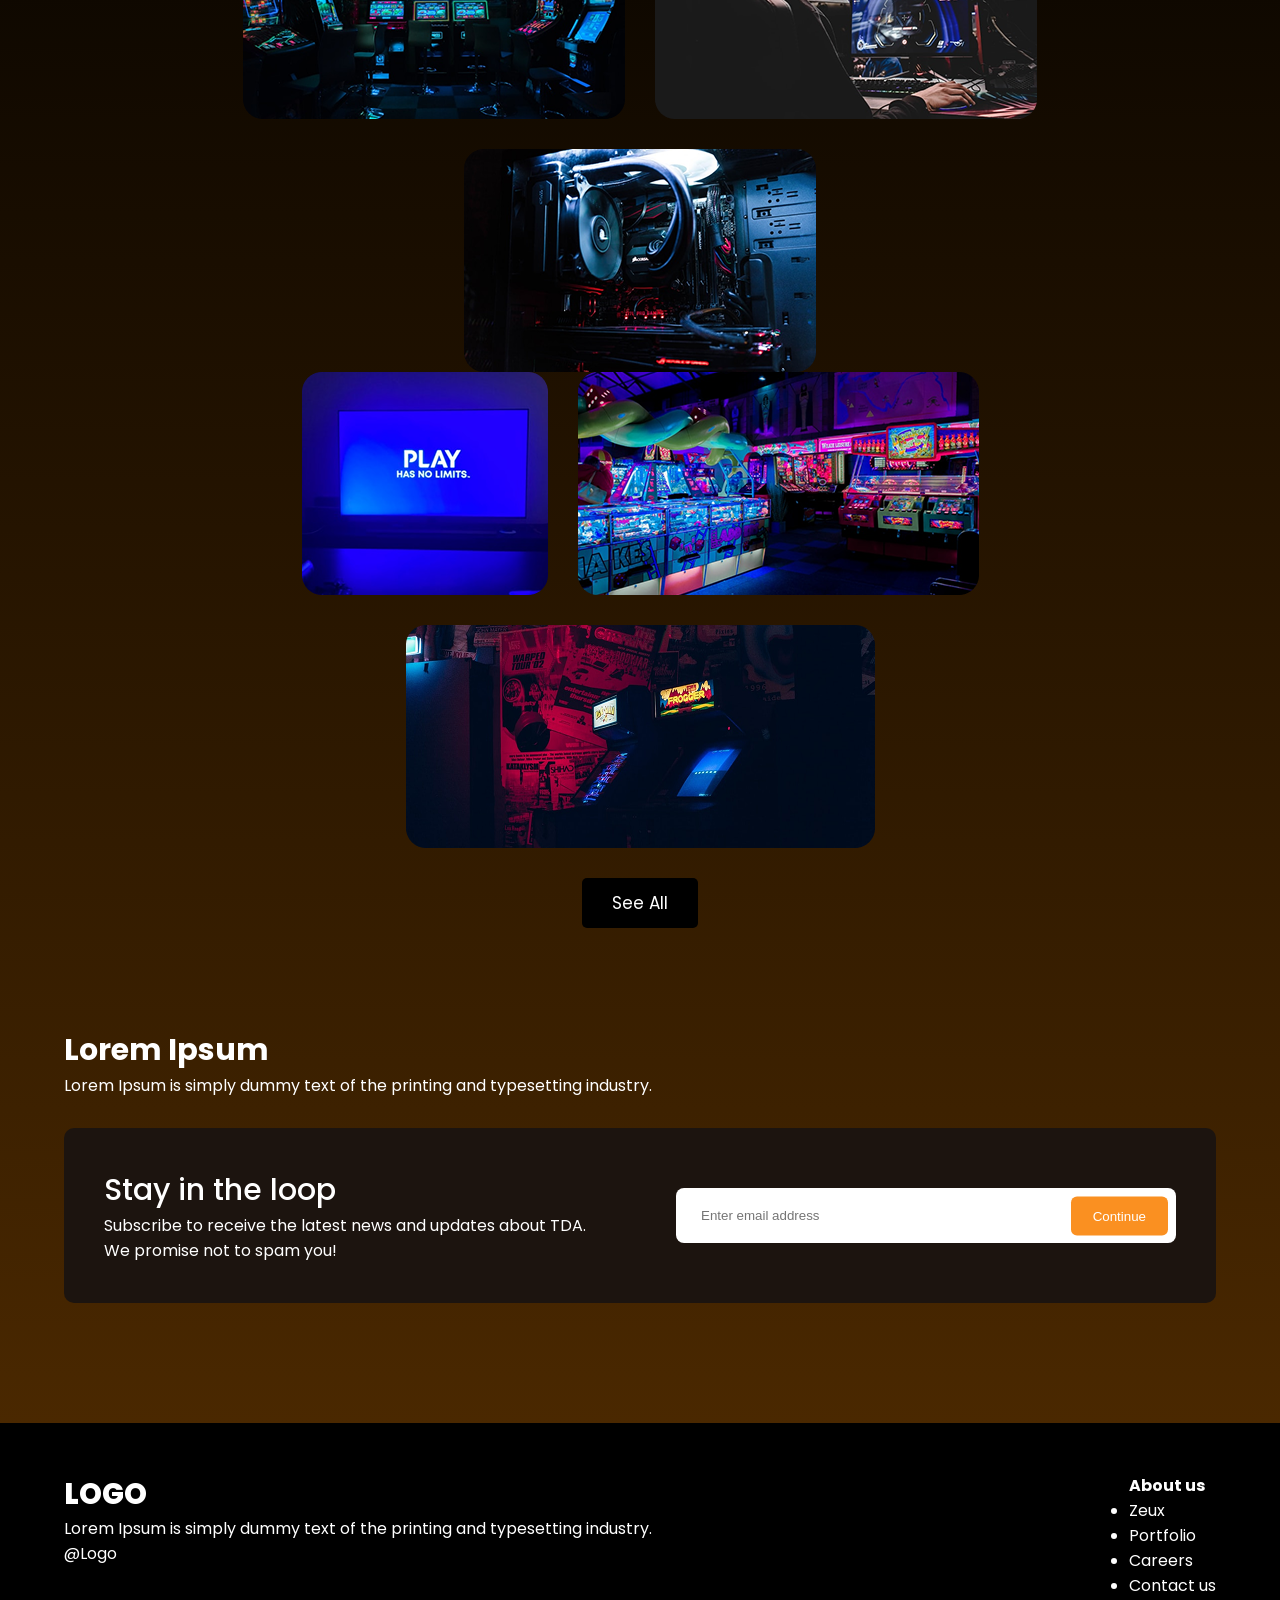
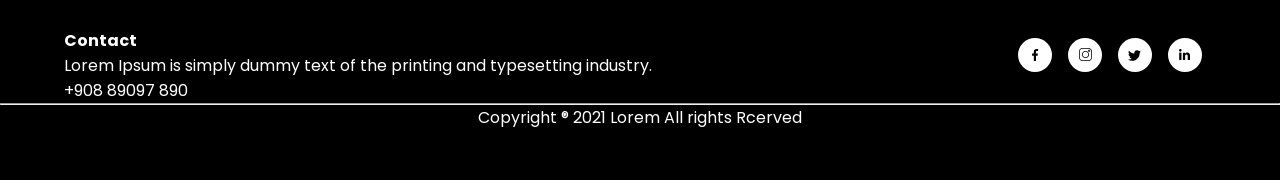
==== commit 8a1d9a79: "Adaptive layout test 2" ====
--- a/index.html
+++ b/index.html
@@ -1,5 +1,6 @@
 <!DOCTYPE html>
 <html lang="en">
+
 <head>
     <meta charset="UTF-8">
     <meta name="viewport" content="width=device-width, initial-scale=1.0">
@@ -7,59 +8,83 @@
     <link rel="stylesheet" href="css/main.css">
     <link rel="icon" type="image" href="img/favicon.png">
 </head>
+
 <body>
     <div class="wrapper">
         <header class="container">
-        <span class="logo">Logo</span>
-        <nav>
-            <ul>
-                <li class="active"><a href="index.html">Home</a></li>
-                <li><a href="about.html">About us</a></li>
-                <li><a href="#">Portfolio</a></li>
-                <li><a href="#">News</a></li>
-                <li class="btn"><a href="contacts.html">Contacts</a></li>
-            </ul>
-        </nav>
+            <span class="logo">Logo</span>
+            <nav>
+                <ul>
+                    <li class="active"><a href="index.html">Home</a></li>
+                    <li><a href="about.html">About us</a></li>
+                    <li><a href="#">Portfolio</a></li>
+                    <li><a href="#">News</a></li>
+                    <li class="btn"><a href="contacts.html">Contacts</a></li>
+                </ul>
+            </nav>
         </header>
 
         <div class="hero container">
-        <div class="hero--info">
-            <h2>3D game Dev</h2>
-            <h1>Work that we produce for our clients</h1>
-            <p>Lorem Ipsum is simply dummy text of the printing and typesetting industry. Lorem Ipsum has been the industry's standard.</p>
-            <button class="btn">Get more details</button>
-        </div>
-        <img src="img/joystick.svg" alt="Joystick">
+            <div class="hero--info">
+                <h2>3D game Dev</h2>
+                <h1>Work that we produce for our clients</h1>
+                <p>Lorem Ipsum is simply dummy text of the printing and typesetting industry. Lorem Ipsum has been the
+                    industry's standard.</p>
+                <button class="btn">Get more details</button>
+            </div>
+            <img src="img/joystick.svg" alt="Joystick">
         </div>
 
         <div class="container trending">
-            <a href="#" class="see--all">See All</a>
-            <h3>Currently Trending Games</h3>
+
+            <div class="trending-top">
+                <h3>Currently Trending Games</h3>
+                <a href="#" class="see--all">See All</a>
+            </div>
+
             <div class="games">
                 <div class="block">
                     <img src="img/game1.png" alt="First Game">
-                    <span><img src="img/fire.svg" alt="Fire Icon">40 Followers</span>
-                </div>
-                <div class="block">
-                    <img src="img/game2.png" alt="First Game">
-                    <span><img src="img/fire.svg" alt="Fire Icon">40 Followers</span>
-                </div>
-                <div class="block">
-                    <img src="img/game3.png" alt="First Game">
-                    <span><img src="img/fire.svg" alt="Fire Icon">40 Followers</span>
-                </div>
-                <div class="block">
-                    <img src="img/game4.png" alt="First Game">
-                    <span><img src="img/fire.svg" alt="Fire Icon">40 Followers</span>
-                </div>
-            </div>
-        </div>
-
-        <div class="container big--text">Lorem Ipsum is simply dummy text of the printing and typesetting industry.</div>
+                    <span class="followers">
+                        <img src="img/fire.svg" alt="Fire Icon">
+                        40 Followers
+                    </span>
+                </div>
+
+                <div class="block">
+                    <img src="img/game2.png" alt="Second Game">
+                    <span class="followers">
+                        <img src="img/fire.svg" alt="Fire Icon">
+                        40 Followers
+                    </span>
+                </div>
+
+                <div class="block">
+                    <img src="img/game3.png" alt="Third Game">
+                    <span class="followers">
+                        <img src="img/fire.svg" alt="Fire Icon">
+                        40 Followers
+                    </span>
+                </div>
+
+                <div class="block">
+                    <img src="img/game4.png" alt="Fourth Game">
+                    <span class="followers">
+                        <img src="img/fire.svg" alt="Fire Icon">
+                        40 Followers
+                    </span>
+                </div>
+            </div>
+
+        </div>
+
+        <div class="container big--text">Lorem Ipsum is simply dummy text of the printing and typesetting industry.
+        </div>
 
         <div class="container banner">
             <h3>Lorem Ipsum</h3>
-            <p>Lorem Ipsum is simply dummy text of the printing and typesetting industry. Lorem Ipsum has been the industry's standard dummy text ever since the 1500s,</p>
+            <p>Lorem Ipsum is simply dummy text of the printing and typesetting industry. Lorem Ipsum has been the
+                industry's standard dummy text ever since the 1500s,</p>
             <img src="img/banner.png" alt="Banner">
         </div>
     </div>
@@ -67,7 +92,8 @@
     <div class="features">
         <div class="container">
             <h3>Lorem Ipsum is simply dummy text of the printing and typesetting industry.</h3>
-            <p>Lorem Ipsum is simply dummy text of the printing and typesetting industry. Lorem Ipsum has been the industry's standard dummy text ever since the 1500s,</p>
+            <p>Lorem Ipsum is simply dummy text of the printing and typesetting industry. Lorem Ipsum has been the
+                industry's standard dummy text ever since the 1500s,</p>
             <div class="info">
                 <div class="block">
                     <img src="img/picture1.png" alt="Picture 1">
@@ -117,15 +143,15 @@
                 <img src="img/project5.png" alt="Project 5">
                 <img src="img/project6.png" alt="Project 6">
             </div>
-            <a href=""class="see--all">See All</a>
+            <a href="" class="see--all">See All</a>
         </div>
         <div class="container email">
             <h3>Lorem Ipsum</h3>
             <p>Lorem Ipsum is simply dummy text of the printing and typesetting industry. </p>
             <div class="block">
                 <div>
-                  <h4>Stay in the loop</h4>
-                  <p>Subscribe to receive the latest news and updates about TDA. We promise not to spam you! </p>
+                    <h4>Stay in the loop</h4>
+                    <p>Subscribe to receive the latest news and updates about TDA. We promise not to spam you! </p>
                 </div>
                 <form onsubmit="checkEmail(); return false;">
                     <input type="email" id="emailField" placeholder="Enter email address">
@@ -165,12 +191,13 @@
     </footer>
 
     <script>
-            function checkEmail() {
-                let email = document.querySelector('#emailField').value;
-                if(!email.includes('@')) alert('Your email needs @');
-                else if(!email.includes('.')) alert('Your email needs .')
-                else alert('All good!');
-            }
-        </script>
+        function checkEmail() {
+            let email = document.querySelector('#emailField').value;
+            if (!email.includes('@')) alert('Your email needs @');
+            else if (!email.includes('.')) alert('Your email needs .')
+            else alert('All good!');
+        }
+    </script>
 </body>
+
 </html>
--- a/css/main.css
+++ b/css/main.css
@@ -149,7 +149,7 @@
 }
 
 .trending {
-    padding-top: 50px;
+    padding-top: 20px;
 }
 
 .trending h3 {
@@ -157,12 +157,11 @@
     font-size: 31px;
 }
 
-.trending .see--all,
+.trending .see--all,    
 .projects .see--all {
     display: block;
     width: fit-content;
-    margin: 30px auto 0;
-    text-align: center;
+    margin: 0;
 
     color: white;
     background: #000;
@@ -171,6 +170,17 @@
     transition: 0.3s;
 }
 
+.trending-top {
+    display: flex;
+    justify-content: space-between;
+    align-items: center;
+}
+
+
+.trending .item {
+    text-align: center;
+}
+
 .trending .see--all:hover,
 .projects .see--all:hover {
     transform: scale(1.05);
@@ -181,6 +191,24 @@
     justify-content: space-between;
     padding: 50px 0;
     gap: 20px;
+}
+
+.trending .block {
+    text-align: center;
+}
+
+.trending .followers {
+    display: inline-flex;   
+    align-items: center;
+    justify-content: center;
+    gap: 8px;
+    margin-top: 15px;
+}
+
+.trending .followers img {
+    width: 16px;
+    height: 16px;
+    display: block; 
 }
 
 .big--text {
@@ -413,6 +441,18 @@
         align-items: center;
     }
 
+    .trending-top {
+        flex-direction: column;
+        align-items: flex-start;
+        gap: 15px;
+    }
+
+    .trending .see--all {
+        width: 100%;        
+        text-align: center;
+        padding: 14px 0;
+    }
+
     .features .info .block {
         width: 100%;
         max-width: 300px;
